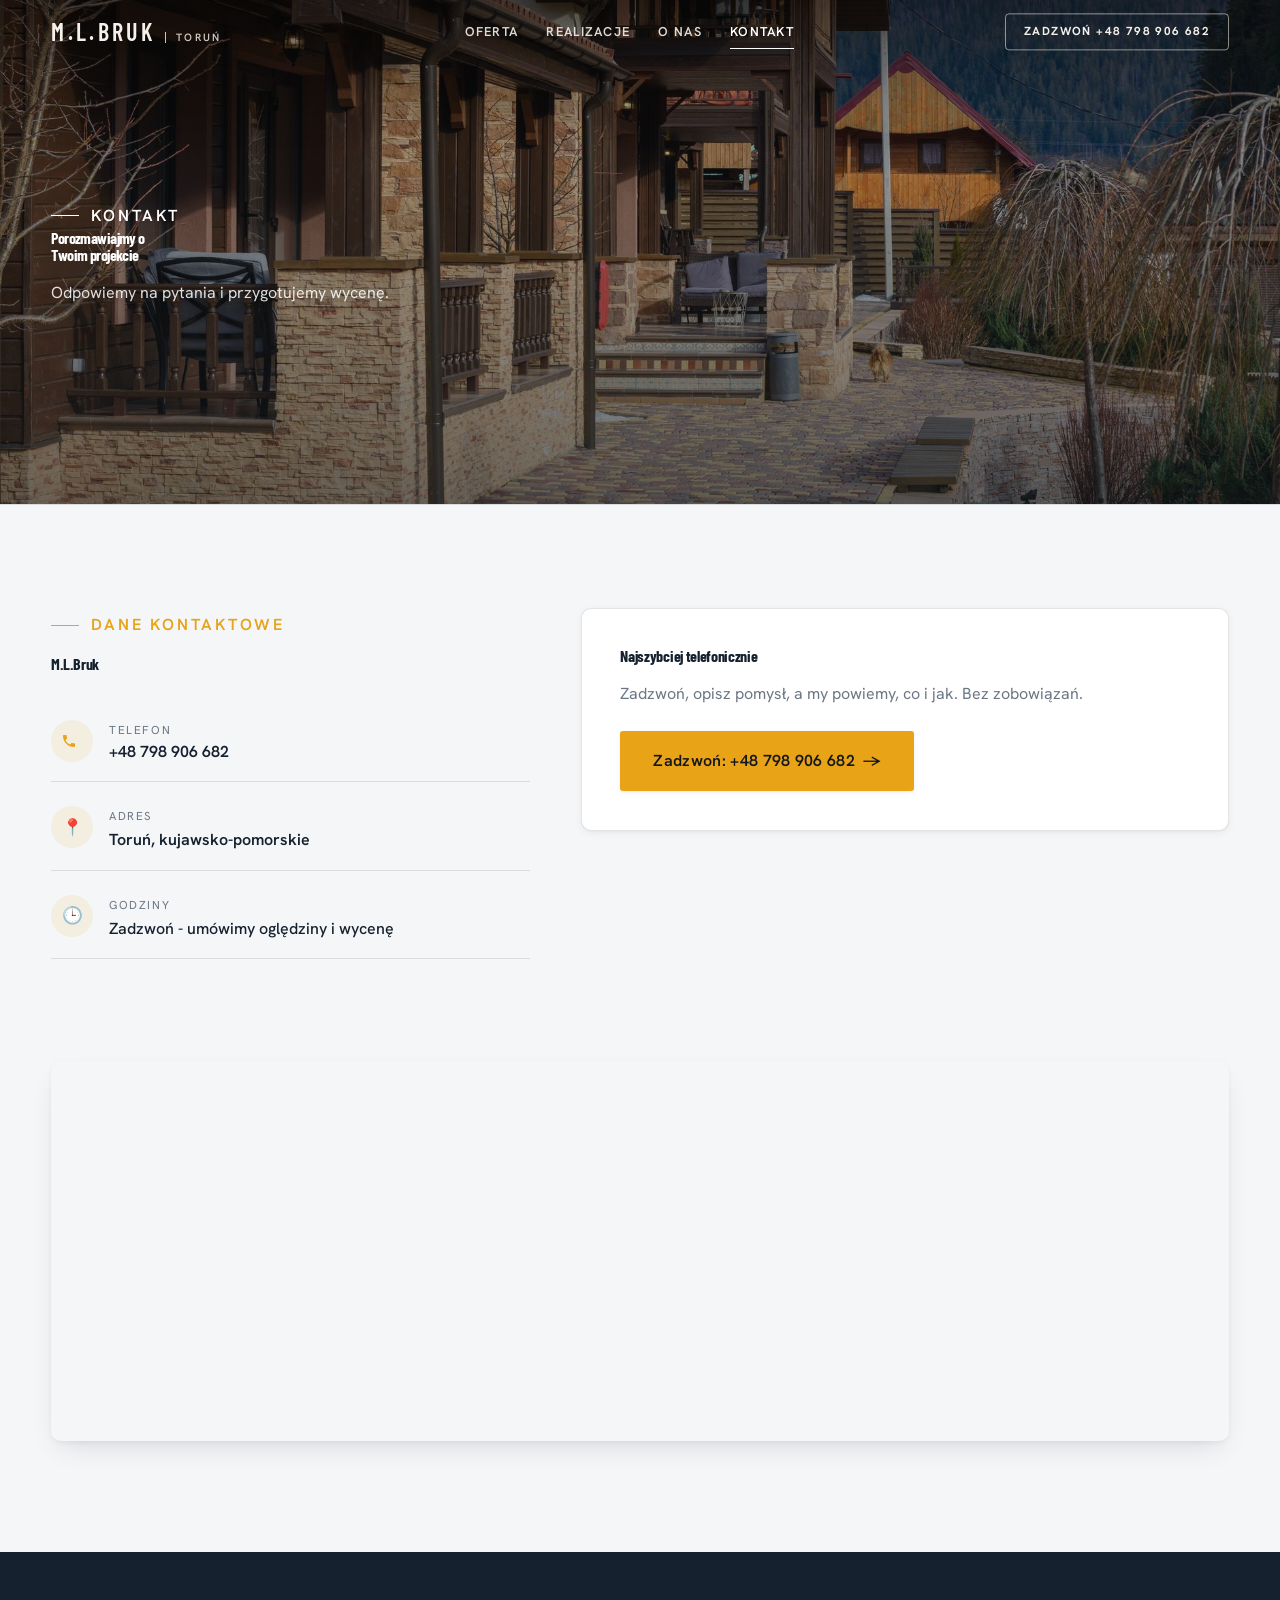
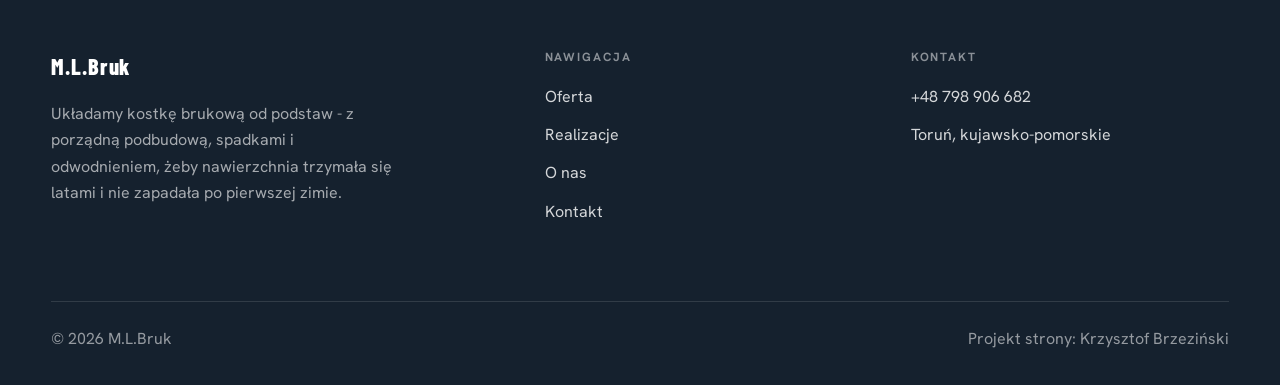
==== kontakt.html @ 259c3f05 "Strona demo: m-l-bruk-ukladanie-kostki-brukowej" ====
<!DOCTYPE html>
<html lang="pl">
<head>
<meta charset="UTF-8">
<meta name="viewport" content="width=device-width, initial-scale=1.0">
<title>Kontakt - M.L.Bruk</title>
<meta name="description" content="Kontakt M.L.Bruk - Toruń, kujawsko-pomorskie">
<link rel="preconnect" href="https://fonts.googleapis.com">
<link rel="preconnect" href="https://fonts.gstatic.com" crossorigin>
<link href="https://fonts.googleapis.com/css2?family=Barlow+Condensed:wght@500;600;700&family=Hanken+Grotesk:wght@400;500;600&display=swap" rel="stylesheet">
<link rel="stylesheet" href="assets/styles.css">
</head>
<body>

<header class="nav">
  <div class="wrap nav-inner">
    <a class="brand" href="index.html"><span class="name">M.L.Bruk</span><span class="sub">Toruń</span></a>
    <nav class="nav-links">
      <a href="oferta.html">Oferta</a>
      <a href="realizacje.html">Realizacje</a>
      <a href="o-nas.html">O nas</a>
      <a href="kontakt.html" class="active">Kontakt</a>
      <a href="tel:+48798906682" class="btn btn-accent">Zadzwoń +48 798 906 682</a>
    </nav>
    <button class="nav-toggle" aria-label="Menu"><span></span><span></span><span></span></button>
  </div>
</header>

<section class="pagehead">
  <img src="img/about.jpg" alt="M.L.Bruk - Porozmawiajmy o Twoim projekcie">
  <div class="wrap">
    <span class="eyebrow">Kontakt</span>
    <h1>Porozmawiajmy o Twoim projekcie</h1>
    <p>Odpowiemy na pytania i przygotujemy wycenę.</p>
  </div>
</section>
<section>
  <div class="wrap contact-grid">
    <div class="reveal">
      <span class="eyebrow">Dane kontaktowe</span>
      <h2 style="margin:var(--space-4) 0 var(--space-6)">M.L.Bruk</h2>
      <div class="info-list">
        <div class="info-row"><div class="ic"><svg class="ico-tel" width="16" height="16" viewBox="0 0 24 24" fill="none" aria-hidden="true"><path d="M6.6 10.8a15.5 15.5 0 0 0 6.6 6.6l2.2-2.2a1 1 0 0 1 1-.24 11.4 11.4 0 0 0 3.6.58 1 1 0 0 1 1 1V20a1 1 0 0 1-1 1A17 17 0 0 1 3 4a1 1 0 0 1 1-1h3.5a1 1 0 0 1 1 1c0 1.25.2 2.46.58 3.6a1 1 0 0 1-.25 1l-2.23 2.2Z" fill="currentColor"/></svg></div><div><div class="lbl">Telefon</div><a class="val" href="tel:+48798906682">+48 798 906 682</a></div></div>
        <div class="info-row"><div class="ic">📍</div><div><div class="lbl">Adres</div><div class="val">Toruń, kujawsko-pomorskie</div></div></div>
        <div class="info-row"><div class="ic">🕒</div><div><div class="lbl">Godziny</div><div class="val" style="font-weight:500">Zadzwoń - umówimy oględziny i wycenę</div></div></div>
      </div>
    </div>
    <div class="reveal">
      <div class="form">
        <h3 style="margin-bottom:var(--space-4)">Najszybciej telefonicznie</h3>
        <p class="muted" style="margin-bottom:var(--space-5)">Zadzwoń, opisz pomysł, a my powiemy, co i jak. Bez zobowiązań.</p>
        <a href="tel:+48798906682" class="btn btn-accent" style="justify-content:center">Zadzwoń: +48 798 906 682 <span class="arr">→</span></a>
      </div>
    </div>
  </div>
</section>
<section style="padding-top:0">
  <div class="wrap reveal">
    <iframe class="map" title="M.L.Bruk - Toruń" src="https://maps.google.com/maps?q=53.032834%2C18.622243&z=15&output=embed" loading="lazy" referrerpolicy="no-referrer-when-downgrade"></iframe>
  </div>
</section>

<footer>
  <div class="wrap">
    <div class="foot-grid">
      <div class="foot-brand">
        <div class="name">M.L.Bruk</div>
        <p>Układamy kostkę brukową od podstaw - z porządną podbudową, spadkami i odwodnieniem, żeby nawierzchnia trzymała się latami i nie zapadała po pierwszej zimie.</p>
      </div>
      <div class="foot-col">
        <h4>Nawigacja</h4>
        <a href="oferta.html">Oferta</a>
        <a href="realizacje.html">Realizacje</a>
        <a href="o-nas.html">O nas</a>
        <a href="kontakt.html">Kontakt</a>
      </div>
      <div class="foot-col">
        <h4>Kontakt</h4>
        <a href="tel:+48798906682">+48 798 906 682</a>
        <p>Toruń, kujawsko-pomorskie</p>
      </div>
    </div>
    <div class="foot-bot">
      <span>© 2026 M.L.Bruk</span>
      <span>Projekt strony: Krzysztof Brzeziński</span>
    </div>
  </div>
</footer>
<div class="sticky-call"><a class="sc-call" href="tel:+48798906682"><svg class="ico-tel" width="16" height="16" viewBox="0 0 24 24" fill="none" aria-hidden="true"><path d="M6.6 10.8a15.5 15.5 0 0 0 6.6 6.6l2.2-2.2a1 1 0 0 1 1-.24 11.4 11.4 0 0 0 3.6.58 1 1 0 0 1 1 1V20a1 1 0 0 1-1 1A17 17 0 0 1 3 4a1 1 0 0 1 1-1h3.5a1 1 0 0 1 1 1c0 1.25.2 2.46.58 3.6a1 1 0 0 1-.25 1l-2.23 2.2Z" fill="currentColor"/></svg> Zadzwoń</a><a class="sc-quote" href="kontakt.html">Bezpłatna wycena</a></div>

<script src="assets/main.js"></script>
</body>
</html>
---- assets/styles.css ----
/* ============================================================
   STOLBASZ — premium, architektoniczny B2B fit-out
   Jasna paleta, zero brązu. System wg premium-web-craft.
   Projekt strony: Krzysztof Brzeziński
   ============================================================ */

:root{
  /* PALETA — jasna, architektoniczna, chłodna */
  --paper:#F4F6F8;          /* główne tło */
  --paper-2:#E7EBEF;        /* sekcje alternatywne (chłodny jasny szary) */
  --paper-3:#E7EBEF;        /* delikatne wypełnienia */
  --ink:#15212E;            /* tekst główny — chłodny grafit */
  --ink-soft:#243443;       /* nagłówki drugorzędne */
  --muted:#6B7785;          /* tekst poboczny */
  --line:rgba(21,33,46,.12);/* hairline */
  --accent:#E8A317;         /* stonowany petrol-slate — jedyny akcent */
  --accent-d:#C9870C;
  --accent-soft:rgba(232,163,23,.10);
  --dark:#15212E;           /* sekcje ciemne (stopka/CTA) */

  /* ODSTĘPY — skala 4/8 */
  --space-1:4px; --space-2:8px; --space-3:12px; --space-4:16px; --space-5:24px;
  --space-6:32px; --space-7:48px; --space-8:64px; --space-9:96px; --space-10:128px;

  /* TYPOGRAFIA — fluid clamp() */
  --text-sm:clamp(.82rem,.8rem+.1vw,.9rem);
  --text-base:clamp(1rem,.97rem+.15vw,1.1rem);
  --text-lg:clamp(1.12rem,1.05rem+.3vw,1.3rem);
  --text-h3:clamp(1.2rem,1.1rem+.5vw,1.5rem);
  --text-h2:clamp(1.9rem,1.5rem+1.9vw,2.8rem);
  --text-h1:clamp(2.6rem,1.9rem+3.6vw,4.6rem);

  /* PROMIENIE — architektoniczne, raczej ostre */
  --r-sm:3px; --r-md:6px; --r-lg:10px;

  /* RUCH */
  --ease:cubic-bezier(.25,.46,.45,.94); --dur:.24s;

  /* CIENIE — miękkie, warstwowe */
  --sh-sm:0 1px 2px rgba(16,24,32,.04), 0 2px 8px rgba(16,24,32,.05);
  --sh-md:0 2px 6px rgba(16,24,32,.05), 0 12px 28px -8px rgba(16,24,32,.12);
  --sh-lg:0 6px 14px rgba(16,24,32,.07), 0 26px 56px -18px rgba(16,24,32,.22);

  --hairline:1px solid var(--line);

  --font-display:'Barlow Condensed','Hanken Grotesk',sans-serif;
  --font-body:'Hanken Grotesk',sans-serif;
}

*{box-sizing:border-box;margin:0;padding:0}
html{scroll-behavior:smooth}
body{
  font-family:var(--font-body);
  font-size:var(--text-base);
  line-height:1.65;
  color:var(--ink);
  background:var(--paper);
  -webkit-font-smoothing:antialiased;
  text-rendering:optimizeLegibility;
}
img{max-width:100%;display:block}
a{color:inherit;text-decoration:none}

.wrap{width:min(92%,1180px);margin-inline:auto}
section{padding-block:clamp(52px,6.5vw,96px)}

h1,h2,h3{font-family:var(--font-display);font-weight:700;line-height:1.08;letter-spacing:-.02em;color:var(--ink)}
h1{font-size:var(--text-h1);letter-spacing:-.035em}
h2{font-size:var(--text-h2);letter-spacing:-.025em}
h3{font-size:var(--text-h3)}
p{max-width:65ch}

.eyebrow{
  font-family:var(--font-body);
  font-size:var(--text-sm);
  font-weight:600;
  letter-spacing:.18em;
  text-transform:uppercase;
  color:var(--accent);
  display:inline-flex;align-items:center;gap:var(--space-3);
}
.eyebrow::before{content:"";width:28px;height:1px;background:var(--accent);display:inline-block}

.muted{color:var(--muted)}
.lead{font-size:var(--text-lg);line-height:1.55;color:var(--ink-soft);max-width:50ch}

/* ---------- BUTTONS ---------- */
.btn{
  display:inline-flex;align-items:center;gap:var(--space-2);
  font-weight:600;font-size:var(--text-sm);letter-spacing:.02em;
  padding:var(--space-4) var(--space-6);
  border-radius:var(--r-sm);
  transition:transform var(--dur) var(--ease),box-shadow var(--dur) var(--ease),background var(--dur) var(--ease);
  cursor:pointer;border:1px solid transparent;
}
.btn-accent{background:var(--accent);color:#fff;box-shadow:var(--sh-sm)}
.btn-accent:hover{background:var(--accent-d);transform:translateY(-2px);box-shadow:var(--sh-md)}
.btn-accent:active{transform:translateY(0);box-shadow:var(--sh-sm)}
.btn-ghost{background:transparent;color:var(--ink);border-color:var(--line)}
.btn-ghost:hover{border-color:var(--accent);color:var(--accent);transform:translateY(-2px)}
.btn-light{background:#fff;color:var(--ink);box-shadow:var(--sh-sm)}
.btn-light:hover{transform:translateY(-2px);box-shadow:var(--sh-md)}
.btn .arr{transition:transform var(--dur) var(--ease)}
.btn:hover .arr{transform:translateX(4px)}

/* ---------- NAV ---------- */
.nav{
  position:sticky;top:0;z-index:50;
  background:color-mix(in srgb,var(--paper) 88%,transparent);
  backdrop-filter:saturate(140%) blur(10px);
  border-bottom:var(--hairline);
}
.nav-inner{display:flex;align-items:center;justify-content:space-between;height:72px}
.brand{display:flex;flex-direction:column;line-height:1}
.brand .name{font-family:var(--font-display);font-weight:800;font-size:1.35rem;letter-spacing:.04em}
.brand .sub{font-size:.62rem;letter-spacing:.34em;text-transform:uppercase;color:var(--muted);margin-top:5px}
.nav-links{display:flex;align-items:center;gap:var(--space-6)}
.nav-links a{font-size:var(--text-sm);font-weight:500;color:var(--ink-soft);position:relative;padding-block:4px;transition:color var(--dur) var(--ease)}
.nav-links a::after{content:"";position:absolute;left:0;bottom:0;width:0;height:1.5px;background:var(--accent);transition:width var(--dur) var(--ease)}
.nav-links a:hover,.nav-links a.active{color:var(--ink)}
.nav-links a:hover::after,.nav-links a.active::after{width:100%}
.nav-links .btn{padding:var(--space-2) var(--space-5)}
/* przyciski w nav: właściwy kolor (przebij .nav-links a) + bez podkreślenia */
.nav-links a.btn-accent{color:#fff}
.nav-links a.btn-ghost,.nav-links a.btn-light{color:var(--ink)}
.nav-links a.btn::after{display:none}
.nav-toggle{display:none;background:none;border:none;cursor:pointer;flex-direction:column;gap:5px;padding:8px}
.nav-toggle span{width:24px;height:2px;background:var(--ink);transition:var(--dur)}

/* ---------- HERO (split) ---------- */
.hero{position:relative;overflow:hidden;border-bottom:var(--hairline)}
.hero-grid{display:grid;grid-template-columns:1.05fr .95fr;gap:clamp(24px,4vw,60px);align-items:center;
  padding-block:clamp(36px,4.5vw,64px)}
.hero-copy .eyebrow{margin-bottom:var(--space-5)}
.hero-copy h1{margin-bottom:var(--space-5)}
.hero-copy .lead{margin-bottom:var(--space-7)}
.hero-actions{display:flex;flex-wrap:wrap;gap:var(--space-4)}
.hero-art{position:relative;aspect-ratio:4/3;border-radius:var(--r-lg);overflow:hidden;box-shadow:var(--sh-lg)}
.hero-art img{width:100%;height:100%;object-fit:cover}
.hero-art::after{content:"";position:absolute;inset:0;background:linear-gradient(180deg,transparent 55%,rgba(18,24,28,.28))}
.hero-badge{position:absolute;left:var(--space-5);bottom:var(--space-5);z-index:2;
  background:rgba(252,252,251,.94);backdrop-filter:blur(4px);
  border-radius:var(--r-md);padding:var(--space-4) var(--space-5);box-shadow:var(--sh-md);max-width:78%}
.hero-badge strong{display:block;font-family:var(--font-display);font-size:1rem;letter-spacing:-.01em}
.hero-badge span{font-size:var(--text-sm);color:var(--muted)}

/* ---------- HERO duży / kinowy (strona główna) ---------- */
.hero-cine{position:relative;min-height:clamp(560px,82vh,840px);min-height:clamp(560px,82svh,840px);display:flex;align-items:center;overflow:hidden;border-bottom:var(--hairline)}
.hero-cine>img{position:absolute;inset:0;width:100%;height:100%;object-fit:cover;z-index:0}
.hero-cine::after{content:"";position:absolute;inset:0;z-index:1;
  background:linear-gradient(95deg,rgba(13,18,23,.86) 0%,rgba(13,18,23,.64) 32%,rgba(13,18,23,.24) 62%,rgba(13,18,23,.04) 100%)}
.hero-cine .wrap{position:relative;z-index:2;padding-block:var(--space-8)}
.hero-cine .hero-copy{max-width:660px}
.hero-cine .eyebrow{color:#fff;margin-bottom:var(--space-5)}
.hero-cine .eyebrow::before{background:#fff}
.hero-cine h1{color:#fff;margin-bottom:var(--space-5);font-size:clamp(2.9rem,2rem+4.4vw,5.2rem)}
.hero-cine .lead{color:rgba(255,255,255,.92);max-width:48ch;margin-bottom:var(--space-7)}
.hero-cine .hero-actions{display:flex;flex-wrap:wrap;gap:var(--space-4)}
@media(max-width:680px){
  .hero-cine{min-height:clamp(520px,76vh,640px);min-height:clamp(520px,76svh,640px);align-items:flex-end}
  .hero-cine::after{background:linear-gradient(0deg,rgba(13,18,23,.9) 6%,rgba(13,18,23,.45) 55%,rgba(13,18,23,.25) 100%)}
  .hero-cine .wrap{padding-bottom:var(--space-9)}
}

/* full-bleed hero variant (podstrony) */
.pagehead{position:relative;min-height:46vh;min-height:46svh;display:flex;align-items:flex-end;overflow:hidden;border-bottom:var(--hairline)}
.pagehead img{position:absolute;inset:0;width:100%;height:100%;object-fit:cover}
.pagehead::after{content:"";position:absolute;inset:0;background:linear-gradient(180deg,rgba(18,24,28,.25),rgba(18,24,28,.62))}
.pagehead .wrap{position:relative;z-index:2;padding-block:var(--space-9);color:#fff}
.pagehead h1{color:#fff;max-width:18ch}
.pagehead .eyebrow{color:#fff}
.pagehead .eyebrow::before{background:#fff}
.pagehead p{color:rgba(255,255,255,.86);margin-top:var(--space-4);max-width:54ch}

/* ---------- STRIP (pasek skrótów / liczby) ---------- */
.strip{background:var(--dark);color:#fff}
.strip .wrap{display:grid;grid-template-columns:repeat(4,1fr);gap:var(--space-6);padding-block:var(--space-8)}
.strip .item .k{font-family:var(--font-display);font-size:clamp(1.6rem,1.2rem+1.4vw,2.4rem);font-weight:800;letter-spacing:-.02em;color:#fff}
.strip .item .v{font-size:var(--text-sm);color:rgba(255,255,255,.66);margin-top:var(--space-2);line-height:1.45}
.strip .item{border-left:2px solid var(--accent);padding-left:var(--space-5)}

/* ---------- SECTION HEAD ---------- */
.head{max-width:48rem;margin-bottom:var(--space-8)}
.head.center{margin-inline:auto;text-align:center}
.head .eyebrow{margin-bottom:var(--space-4)}
.head h2{margin-bottom:var(--space-4)}
.head p{color:var(--muted);font-size:var(--text-lg);line-height:1.55}
.head.center p{margin-inline:auto}

/* ---------- INTRO SPLIT ---------- */
.split{display:grid;grid-template-columns:.92fr 1.08fr;gap:clamp(28px,5vw,80px);align-items:center}
.split.rev{grid-template-columns:1.08fr .92fr}
.split.rev .split-art{order:-1}
.split-art{position:relative;aspect-ratio:5/4;border-radius:var(--r-lg);overflow:hidden;box-shadow:var(--sh-lg)}
.split-art img{width:100%;height:100%;object-fit:cover}
.split-copy h2{margin-bottom:var(--space-5)}
.split-copy p+p{margin-top:var(--space-4)}
.split-copy .btn{margin-top:var(--space-6)}

/* ---------- SERVICES (zakres) ---------- */
.svc-grid{display:grid;grid-template-columns:repeat(auto-fit,minmax(280px,1fr));gap:var(--space-5)}
.svc{background:#fff;border:var(--hairline);border-radius:var(--r-md);padding:var(--space-7) var(--space-6);
  transition:transform var(--dur) var(--ease),box-shadow var(--dur) var(--ease),border-color var(--dur) var(--ease);
  position:relative;overflow:hidden}
.svc::before{content:"";position:absolute;left:0;top:0;width:3px;height:0;background:var(--accent);transition:height var(--dur) var(--ease)}
.svc:hover{transform:translateY(-4px);box-shadow:var(--sh-md);border-color:transparent}
.svc:hover::before{height:100%}
.svc .ic{font-family:var(--font-display);font-size:.8rem;font-weight:700;letter-spacing:.12em;color:var(--accent);margin-bottom:var(--space-4)}
.svc h3{margin-bottom:var(--space-3);font-size:1.22rem}
.svc p{color:var(--muted);font-size:var(--text-base);line-height:1.6}

/* big detailed service rows */
.svc-row{display:grid;grid-template-columns:.8fr 1.2fr;gap:clamp(20px,4vw,60px);align-items:center;padding-block:var(--space-8)}
.svc-row+.svc-row{border-top:var(--hairline)}
.svc-row.rev{grid-template-columns:1.2fr .8fr}
.svc-row.rev .svc-row-art{order:-1}
.svc-row-art{aspect-ratio:4/3;border-radius:var(--r-md);overflow:hidden;box-shadow:var(--sh-md)}
.svc-row-art img{width:100%;height:100%;object-fit:cover}
.svc-row h3{font-size:1.5rem;margin-bottom:var(--space-4)}
.svc-row .num{font-family:var(--font-display);font-size:.85rem;font-weight:700;letter-spacing:.14em;color:var(--accent);display:block;margin-bottom:var(--space-3)}
.svc-row ul{list-style:none;margin-top:var(--space-4);display:flex;flex-direction:column;gap:var(--space-2)}
.svc-row li{position:relative;padding-left:var(--space-5);color:var(--muted);font-size:var(--text-base)}
.svc-row li::before{content:"";position:absolute;left:0;top:.62em;width:8px;height:1px;background:var(--accent)}

/* ---------- GALLERY (realizacje) ---------- */
.gallery{display:grid;grid-template-columns:repeat(12,1fr);gap:var(--space-4);grid-auto-rows:200px}
/* GALERIA MASONRY — pionowe zdjęcia (portrety beauty/wellness) bez przycinania: kolumny, height auto */
.gallery-masonry{column-count:3;column-gap:var(--space-4)}
@media(max-width:900px){.gallery-masonry{column-count:2}}
@media(max-width:560px){.gallery-masonry{column-count:1}}
.gallery-masonry .m-tile{break-inside:avoid;margin:0 0 var(--space-4);padding:0;position:relative;overflow:hidden;border-radius:var(--r-md);border:1px solid var(--line)}
.gallery-masonry .m-tile img{width:100%;height:auto;display:block}
.gallery-masonry .m-tile .cap{position:absolute;left:0;right:0;bottom:0;padding:var(--space-4);color:#fff;background:linear-gradient(0deg,rgba(0,0,0,.55),transparent);font-size:var(--text-sm)}
.tile{position:relative;overflow:hidden;border-radius:var(--r-md);box-shadow:var(--sh-sm);
  transition:transform var(--dur) var(--ease),box-shadow var(--dur) var(--ease)}
.tile img{width:100%;height:100%;object-fit:cover;transition:transform .6s var(--ease)}
.tile:hover{box-shadow:var(--sh-md)}
.tile:hover img{transform:scale(1.05)}
.tile .cap{position:absolute;left:0;right:0;bottom:0;padding:var(--space-5) var(--space-4) var(--space-4);
  background:linear-gradient(transparent,rgba(18,24,28,.78));color:#fff;
  font-size:var(--text-sm);font-weight:600;letter-spacing:.01em;
  opacity:0;transform:translateY(8px);transition:var(--dur) var(--ease)}
.tile:hover .cap{opacity:1;transform:translateY(0)}
.tile .cap small{display:block;font-weight:400;opacity:.78;letter-spacing:.04em;text-transform:uppercase;font-size:.66rem;margin-top:3px}
/* bento spans */
.t-wide{grid-column:span 6}
.t-tall{grid-column:span 6;grid-row:span 2}
.t-std{grid-column:span 6}
.t-third{grid-column:span 4}
.t-two3{grid-column:span 8}

/* ---------- TRUST / WIARYGODNOŚĆ ---------- */
.trust{background:var(--paper-2)}
.trust-grid{display:grid;grid-template-columns:repeat(auto-fit,minmax(240px,1fr));gap:var(--space-5);margin-top:var(--space-7)}
.trust-card{background:#fff;border-radius:var(--r-md);padding:var(--space-7) var(--space-6);box-shadow:var(--sh-sm);border-top:3px solid var(--accent)}
.trust-card .big{font-family:var(--font-display);font-size:clamp(1.8rem,1.3rem+1.6vw,2.6rem);font-weight:800;letter-spacing:-.02em;color:var(--ink);line-height:1}
.trust-card h3{font-size:1.12rem;margin:var(--space-3) 0 var(--space-2)}
.trust-card p{color:var(--muted);font-size:var(--text-base);line-height:1.55}

/* ---------- CTA band ---------- */
.cta{background:var(--dark);color:#fff;position:relative;overflow:hidden}
.cta .wrap{display:grid;grid-template-columns:1.4fr .6fr;gap:var(--space-7);align-items:center;position:relative;z-index:2}
.cta h2{color:#fff;max-width:20ch}
.cta p{color:rgba(255,255,255,.74);margin-top:var(--space-4)}
.cta-actions{display:flex;flex-direction:column;gap:var(--space-3);align-items:flex-start}
.cta::before{content:"";position:absolute;right:-80px;top:-80px;width:360px;height:360px;border-radius:50%;
  background:radial-gradient(circle,var(--accent-soft),transparent 70%)}

/* ---------- CONTACT ---------- */
.contact-grid{display:grid;grid-template-columns:.85fr 1.15fr;gap:clamp(28px,4vw,56px);align-items:start}
.info-list{display:flex;flex-direction:column;gap:var(--space-2)}
.info-row{display:flex;gap:var(--space-4);align-items:flex-start;padding-block:var(--space-4);border-bottom:var(--hairline)}
.info-row .ic{flex:none;width:42px;height:42px;display:grid;place-items:center;border-radius:50%;
  background:var(--accent-soft);color:var(--accent);font-size:1.05rem}
.info-row .lbl{font-size:.72rem;letter-spacing:.14em;text-transform:uppercase;color:var(--muted)}
.info-row .val{font-weight:600;font-size:var(--text-base);margin-top:2px}
.info-row a.val:hover{color:var(--accent)}
.map{border:none;border-radius:var(--r-lg);box-shadow:var(--sh-md);width:100%;height:100%;min-height:380px;filter:grayscale(.2) contrast(1.02)}
.form{background:#fff;border:var(--hairline);border-radius:var(--r-lg);padding:clamp(24px,3vw,40px);box-shadow:var(--sh-sm)}
.form .fld{margin-bottom:var(--space-5)}
.form label{display:block;font-size:var(--text-sm);font-weight:600;margin-bottom:var(--space-2)}
.form input,.form textarea{width:100%;font-family:inherit;font-size:var(--text-base);color:var(--ink);
  padding:var(--space-4);border:var(--hairline);border-radius:var(--r-sm);background:var(--paper);transition:border-color var(--dur)}
.form input:focus,.form textarea:focus{outline:none;border-color:var(--accent);background:#fff}
.form textarea{resize:vertical;min-height:120px}
.form .note{font-size:var(--text-sm);color:var(--muted);margin-top:var(--space-3)}

/* ---------- FOOTER ---------- */
footer{background:var(--dark);color:#fff;padding-block:var(--space-9) var(--space-6)}
.foot-grid{display:grid;grid-template-columns:1.4fr 1fr 1fr;gap:var(--space-7);margin-bottom:var(--space-8)}
.foot-brand .name{font-family:var(--font-display);font-weight:800;font-size:1.4rem;letter-spacing:.04em}
.foot-brand p{color:rgba(255,255,255,.62);margin-top:var(--space-4);font-size:var(--text-base);max-width:38ch}
.foot-col h4{font-size:.74rem;letter-spacing:.16em;text-transform:uppercase;color:rgba(255,255,255,.5);margin-bottom:var(--space-4)}
.foot-col a,.foot-col p{display:block;color:rgba(255,255,255,.82);font-size:var(--text-base);margin-bottom:var(--space-3)}
.foot-col a:hover{color:#fff}
.foot-bot{border-top:1px solid rgba(255,255,255,.12);padding-top:var(--space-5);display:flex;justify-content:space-between;flex-wrap:wrap;gap:var(--space-3);
  font-size:var(--text-sm);color:rgba(255,255,255,.55)}
.foot-bot a:hover{color:#fff}

/* ---------- REVEAL ---------- */
.reveal{opacity:0;transform:translateY(22px);transition:opacity .6s var(--ease),transform .6s var(--ease)}
.reveal.in{opacity:1;transform:none}

/* ---------- RESPONSIVE ---------- */
@media(max-width:920px){
  .hero-grid,.split,.split.rev,.svc-row,.svc-row.rev,.cta .wrap,.contact-grid,.foot-grid{grid-template-columns:1fr}
  .split.rev .split-art,.svc-row.rev .svc-row-art{order:0}
  .hero-art{aspect-ratio:16/10;max-height:420px}
  .strip .wrap{grid-template-columns:repeat(2,1fr);gap:var(--space-7)}
  .gallery{grid-auto-rows:180px}
  .t-wide,.t-tall,.t-std,.t-third,.t-two3{grid-column:span 6}
  .t-tall{grid-row:span 1}
  .cta-actions{flex-direction:row;flex-wrap:wrap}
  .foot-grid{gap:var(--space-6)}
}
@media(max-width:680px){
  .nav-links{position:fixed;inset:72px 0 auto 0;background:var(--paper);flex-direction:column;align-items:stretch;
    gap:0;padding:var(--space-4) 6%;border-bottom:var(--hairline);box-shadow:var(--sh-md);
    transform:translateY(-120%);transition:transform var(--dur) var(--ease)}
  .nav-links.open{transform:translateY(0)}
  .nav-links a{padding-block:var(--space-4);border-bottom:var(--hairline)}
  .nav-links .btn{margin-top:var(--space-3);justify-content:center}
  .nav-toggle{display:flex}
  .strip .wrap{grid-template-columns:1fr}
  .gallery{grid-template-columns:repeat(6,1fr)}
  .foot-grid{grid-template-columns:1fr}
}
@media(prefers-reduced-motion:reduce){
  *{animation-duration:.01ms!important;transition:none!important}
  .reveal{opacity:1!important;transform:none!important}
  html{scroll-behavior:auto}
}

/* ============================================================
   PREMIUM LAYER — destylat deep-researchu branż (anty-AI, spokój).
   Zmienne STOLBASZ (--accent/--ink/--paper/--line/--dark). Ruch ledwo
   zauważalny, krzywa cubic-bezier(.16,.84,.44,1); prefers-reduced-motion
   pokryte blanketem wyżej. Karty hairline zamiast cieni = #1 sygnał „nie-AI".
   ============================================================ */

/* więcej oddechu między sekcjami (liderzy: 110-130px) */
section{padding-block:clamp(64px,8vw,128px)}

/* 1) Aksamitny reveal — dłuższa, miękka krzywa zamiast „skoku" */
.reveal{transition:opacity .9s cubic-bezier(.16,.84,.44,1),transform .9s cubic-bezier(.16,.84,.44,1);will-change:opacity,transform}
/* stagger TYLKO w galerii (tam pozycja = porządek dzieci) */
.gallery .reveal:nth-child(2){transition-delay:.07s}
.gallery .reveal:nth-child(3){transition-delay:.14s}
.gallery .reveal:nth-child(4){transition-delay:.21s}
.gallery .reveal:nth-child(5){transition-delay:.28s}
.gallery .reveal:nth-child(6){transition-delay:.35s}

/* 2) Hero STATYCZNY na .hero-cine — Ken Burns CAŁKIEM WYŁĄCZONY 26.06 (3. zgłoszenie Szymona).
   GENEZA: animowanie scale na <img> hero z teksturami (cegły/framugi) re-samplinguje obraz
   klatka po klatce → na części ekranów drobne drganie/shimmer = „heroshot się trzęsie".
   translateY usunięto wcześniej, scale-only + will-change/GPU NIE wystarczyły do GWARANCJI gładkości.
   Krzysztof zażądał pewności („make sure, że błąd się nie pojawi") > efekt. Zero animacji = 0% drgania.
   Delikatny zoom zostaje TYLKO w pełnoekranowych hero gastro/studio (hg-bg/hs-bg — tło, inny
   mechanizm, chwalone, nigdy nie zgłaszane). NIE wracać do KB na .hero-cine bez realnego testu
   na sprzęcie klienta — to ryzyko regresji „trzęsienia”. */
/* BEZPIECZNY "wow" na hero = jednorazowy FADE-IN (opacity), nie zoom.
   opacity nie dotyka bitmapy → gładkie na KAŻDYM zdjęciu/ekranie/GPU, zero ryzyka migotania.
   Geometryczny ruch (scale/translate) na .hero-cine jest ZAKAZANY (bramka pilnuje). */
@keyframes heroFade{from{opacity:0}to{opacity:1}}
.hero-cine>img{transform:none;animation:heroFade 1.1s ease-out both}

/* 3) Akcentowy hairline pod nagłówkiem sekcji, który „rysuje się" przy wejściu */
.head h2{position:relative;padding-bottom:18px}
.head h2::after{content:"";position:absolute;left:0;bottom:0;height:1px;width:0;background:var(--accent);transition:width 1s cubic-bezier(.16,.84,.44,1) .15s}
.head.center h2::after{left:50%;transform:translateX(-50%)}
.head.reveal.in h2::after,.head.center.reveal.in h2::after{width:54px}

/* 4) Karty HAIRLINE zamiast cieni/zaokrągleń (najmocniejszy anty-AI detal) */
.svc{background:transparent;border:1px solid var(--line);border-radius:var(--r-sm);box-shadow:none}
.svc:hover{box-shadow:none;border-color:var(--accent);transform:translateY(-3px)}
.trust-card{background:transparent;box-shadow:none;border:1px solid var(--line);border-top:2px solid var(--accent);border-radius:var(--r-sm)}
.tile{box-shadow:none;border-radius:var(--r-sm)}
.tile:hover{box-shadow:none}

/* 5) Sticky-nav kondensuje się po przewinięciu (sygnał dopracowania) */
.nav{transition:box-shadow .4s ease,background .4s ease}
.nav.is-stuck{box-shadow:0 1px 0 var(--line),0 14px 30px -24px rgba(0,0,0,.45)}
.nav-inner{transition:height .35s var(--ease)}
.nav.is-stuck .nav-inner{height:60px}

/* 6) MANIFESTO — pełnoekranowy cytat-bohater (zastępuje generyczne „Dlaczego my") */
.manifesto{background:var(--paper-2);text-align:center}
.manifesto .wrap{max-width:60rem}
.manifesto p{font-family:var(--font-display);font-style:italic;font-size:clamp(1.6rem,1rem+2.4vw,2.8rem);line-height:1.32;color:var(--ink-soft);margin-inline:auto;max-width:26ch;position:relative;padding-top:var(--space-8)}
.manifesto p::before{content:"";position:absolute;top:0;left:50%;transform:translateX(-50%);width:54px;height:1px;background:var(--accent)}
.manifesto p span{color:var(--accent);font-style:italic}

/* 7) GATEWAYS — 3 duże bramy-zdjęcia (zamiast paska menu usług) */
.gateways{display:grid;grid-template-columns:repeat(3,1fr);gap:var(--space-4)}
.gateway{position:relative;aspect-ratio:3/4;overflow:hidden;border-radius:var(--r-sm);display:block}
.gateway img{width:100%;height:100%;object-fit:cover;transition:transform .8s var(--ease),filter .5s var(--ease)}
.gateway::after{content:"";position:absolute;inset:0;background:linear-gradient(180deg,transparent 38%,rgba(18,24,28,.74))}
.gateway:hover img{transform:scale(1.05);filter:brightness(1.05)}
.gateway .g-ttl{position:absolute;left:0;right:0;bottom:0;z-index:2;padding:var(--space-6) var(--space-5);color:#fff;font-family:var(--font-display);font-size:1.45rem;letter-spacing:-.01em;line-height:1.15}
.gateway .g-ttl small{display:block;font-family:var(--font-body);font-size:var(--text-sm);font-weight:400;opacity:.82;letter-spacing:.03em;margin-top:5px}
@media(max-width:760px){.gateways{grid-template-columns:1fr}.gateway{aspect-ratio:16/10}}

/* 8) LOGO klienta w nagłówku (gdy podane --logo) */
.brand-logo{height:40px;width:auto;max-width:220px;object-fit:contain;display:block}
.nav.is-stuck .brand-logo{height:34px}
@media(max-width:680px){.brand-logo{height:32px}}

/* === rodzina: fachowcy === */
/* ============================================================
   RODZINA: FACHOWCY (hydraulik/elektryk/remont/brukarstwo/ogrodzenia)
   Doklejane NA WIERZCH base.css. Dziedziczy paletę/fonty skórki (trade/elektryk).
   Filozofia: telefon-bohater + zaufanie + „bezpłatna wycena". Spokój, nie krzyk.
   (count-up i podwójny iframe mapy świadomie pominięte - krytyka blueprintu.)
   ============================================================ */

/* --- PROCES - oś „jak pracujemy" (podpis rodziny, czego nie ma w meblach) --- */
.proces{background:var(--paper-2)}
.proces-line{list-style:none;display:grid;grid-template-columns:repeat(4,1fr);gap:var(--space-5);position:relative;margin:0;padding:0}
.proces-line li{position:relative;padding-top:var(--space-7)}
.proces-line li::before{content:"";position:absolute;top:14px;left:0;right:0;height:1px;background:var(--line)}
.proces-line li:last-child::before{right:50%}
.proces-line li:first-child::before{left:50%}
.proces-line li::after{content:"";position:absolute;top:9px;left:calc(50% - 6px);width:11px;height:11px;border-radius:50%;background:var(--accent);box-shadow:0 0 0 4px var(--paper-2)}
.proces-line .pno{font-family:var(--font-display);font-weight:800;font-size:1.5rem;color:var(--accent);letter-spacing:-.02em;display:block;margin-bottom:var(--space-3);text-align:center}
.proces-line h3{font-size:1.1rem;margin-bottom:var(--space-2);text-align:center}
.proces-line p{color:var(--muted);font-size:var(--text-sm);line-height:1.5;text-align:center;max-width:26ch;margin-inline:auto}
@media(max-width:820px){
  .proces-line{grid-template-columns:1fr;gap:0}
  .proces-line li{padding:var(--space-5) 0 var(--space-5) var(--space-7)}
  .proces-line li::before{left:5px;right:auto;top:0;bottom:0;width:1px;height:auto}
  .proces-line li:first-child::before,.proces-line li:last-child::before{left:5px;right:auto}
  .proces-line li::after{top:var(--space-6);left:0}
  .proces-line .pno,.proces-line h3,.proces-line p{text-align:left;margin-inline:0}
}

/* --- OBSZAR DZIAŁANIA - lokalność (chipy z REALNEGO miasta, bez drugiego iframe) --- */
.obszar .head{text-align:center;margin-inline:auto}
.obszar .head .eyebrow{justify-content:center}
.obszar-list{list-style:none;display:flex;flex-wrap:wrap;justify-content:center;gap:var(--space-3);margin:0;padding:0;max-width:60rem;margin-inline:auto}
.obszar-list li{border:1px solid var(--line);border-radius:999px;padding:var(--space-2) var(--space-5);
  font-size:var(--text-sm);font-weight:600;color:var(--ink-soft);transition:border-color .24s var(--ease),color .24s var(--ease)}
.obszar-list li:hover{border-color:var(--accent);color:var(--accent)}
.obszar-list li.is-home{background:var(--accent);border-color:var(--accent);color:#fff}

/* --- STICKY-CALL - dolny pasek mobile (najważniejszy konwerter tej rodziny) --- */
.sticky-call{display:none}
@media(max-width:820px){
  .sticky-call{display:grid;grid-template-columns:1fr 1fr;gap:1px;position:fixed;left:0;right:0;bottom:0;z-index:90;
    background:var(--line);box-shadow:0 -6px 20px -10px rgba(0,0,0,.4)}
  .sticky-call a{padding:15px 8px;text-align:center;font-weight:700;font-size:.95rem;letter-spacing:.01em}
  .sc-call{background:var(--accent);color:#fff}
  .sc-quote{background:var(--paper);color:var(--ink)}
  body{padding-bottom:56px}
}

/* --- Blok „Awaria? Dzwoń” (opcjonalny, hydraulik/elektryk) --- */
.awaria{background:var(--dark);color:#fff}
.awaria .wrap{display:flex;flex-wrap:wrap;align-items:center;justify-content:space-between;gap:var(--space-5);padding-block:var(--space-7)}
.awaria h3{color:#fff;font-size:clamp(1.3rem,1rem+1.2vw,1.8rem)}
.awaria p{color:rgba(255,255,255,.72);margin-top:var(--space-2)}
.awaria .btn-accent{white-space:nowrap}

/* === CERTYFIKATY / CZYM PRACUJEMY (gated: renderuje sie tylko gdy brief poda certy/marki/gwarancja) - mocny lever dla dekarzy === */
.auto-marki .marki-list{display:flex;flex-wrap:wrap;justify-content:center;gap:clamp(.8rem,2.5vw,1.6rem);list-style:none;margin:var(--space-7) 0 0;padding:0}
.auto-marki .marki-list li{font-family:var(--font-display);text-transform:uppercase;letter-spacing:.12em;font-weight:600;
  font-size:clamp(.82rem,1.5vw,1rem);color:var(--ink-soft);padding:.5rem 1rem;border:1px solid var(--line);border-radius:var(--r-sm)}
.marki-gwar{text-align:center;color:var(--muted);font-size:var(--text-sm);margin-top:var(--space-6)}

/* ============================================================
   FAZA 3 - OSOBNY UKŁAD FACHOWCY (research wf_e4ed63db + krytyka z policzonym WCAG). Doklejane na wierzch.
   Tożsamość: ZAUFANIE + DUŻY TELEFON + DOWÓD. Dwublok hero (zdjęcie | lity panel), bezpośrednio, solidnie.
   ============================================================ */

/* --- P0 KONTRAST: bursztyn jako TEKST na jasnym = 2.0 FAIL (policzone). Naprawy (bursztyn->ciemny tekst / ink). --- */
.btn-accent{color:#14171c}                                  /* bursztyn + ciemny tekst = 8.28 PASS */
.sticky-call .sc-call{color:#14171c}                        /* sticky bursztyn + ciemny tekst */
.obszar-list li.is-home{background:var(--ink);border-color:var(--ink);color:#fff}  /* było bursztyn+biel 2.17 -> ink+biel 16.29 */
.proces-line .pno{color:var(--ink-soft)}                    /* numery procesu: było bursztyn 2.0 -> ink-soft (czytelne); kropka osi zostaje bursztyn (grafika) */

/* --- Ikona telefonu (uzywana w hero hf-phone-num; nav styluje silnik NAV NOBU) --- */
.ico-tel{vertical-align:-2px;margin-right:.3em}

/* === HERO FACHOWCY: dwublok (zdjęcie | lity panel ink). Zdjęcie = PIERWSZE dziecko (blur-guard + mobilny stack). STATYCZNE. === */
.hero-fach{display:grid;grid-template-columns:1fr minmax(0,46%);min-height:clamp(540px,76vh,740px);min-height:clamp(540px,76svh,740px)}
.hf-photo{width:100%;height:100%;object-fit:cover;display:block;background:var(--paper-2)}  /* img = PIERWSZE dziecko sekcji (blur-guard); EAGER, bez animacji (zero janku) */
.hf-panel{order:-1;background:var(--ink);color:#fff;display:flex;flex-direction:column;justify-content:center;
  padding:clamp(2.2rem,5vw,4.5rem) clamp(1.6rem,4vw,3.6rem)}
.hf-kicker{font-family:var(--font-display);font-weight:700;text-transform:uppercase;letter-spacing:.14em;
  font-size:clamp(.74rem,1.4vw,.9rem);color:var(--accent)}
.hf-title{color:#fff;font-family:var(--font-display);font-weight:800;line-height:1.05;letter-spacing:-.01em;
  font-size:clamp(1.9rem,1.4rem+2vw,3rem);margin:var(--space-3) 0 var(--space-5)}
.hf-phone{display:inline-flex;flex-direction:column;gap:.15rem;margin-bottom:var(--space-5);width:fit-content}
.hf-phone-lab{font-size:.74rem;text-transform:uppercase;letter-spacing:.14em;color:rgba(255,255,255,.66)}
.hf-phone-num{font-family:var(--font-display);font-weight:800;color:#fff;font-variant-numeric:tabular-nums;white-space:nowrap;
  font-size:clamp(2rem,1.4rem+2.2vw,2.9rem);line-height:1;display:inline-flex;align-items:center}
.hf-phone-num .ico-tel{width:.7em;height:.7em;color:var(--accent);margin-right:.35em}   /* ikona bursztyn, cyfry białe */
.hf-phone:hover .hf-phone-num{color:var(--accent)}
.hf-actions{display:flex;flex-wrap:wrap;gap:var(--space-3)}
.hf-ghost{color:#fff;border-color:rgba(255,255,255,.45)}
.hf-trust{margin-top:var(--space-5);padding-top:var(--space-4);border-top:1px solid rgba(255,255,255,.16);
  color:rgba(255,255,255,.82);font-weight:600;font-size:var(--text-sm);letter-spacing:.01em}
@media(max-width:820px){
  .hero-fach{grid-template-columns:1fr;min-height:0}
  .hf-photo{aspect-ratio:16/10}
  .hf-panel{order:0;padding-block:clamp(2rem,7vw,3rem)}     /* DOM-order: zdjęcie na górze, panel pod */
}

/* === PROMISE BAR: zawsze-obecna sygnatura usługowa (anty recon-collapse) === */
.fach-promise{background:var(--paper-2);border-bottom:var(--hairline);padding-block:0}
.fach-promise .wrap{padding-block:var(--space-4)}
.fp-row{list-style:none;margin:0;padding:0;display:flex;flex-wrap:wrap;justify-content:center;align-items:center;gap:clamp(.6rem,2.4vw,2rem)}
.fp-row li{font-family:var(--font-display);font-weight:700;text-transform:uppercase;letter-spacing:.08em;
  font-size:clamp(.72rem,1.3vw,.85rem);color:var(--ink-soft);display:flex;align-items:center}
.fp-row li:not(:last-child)::after{content:"";width:6px;height:6px;border-radius:50%;background:var(--accent);margin-left:clamp(.6rem,2.4vw,2rem)}

/* === TRUST BAR (gated): jasne pasmo, cyfry INK (NIE bursztyn=2.0 FAIL), bursztyn jako kreska pod liczbą === */
.trust-bar{background:var(--paper);border-bottom:var(--hairline)}
.trust-bar .wrap{display:flex;flex-wrap:wrap;align-items:center;justify-content:center;gap:clamp(1rem,3vw,2.6rem);padding-block:var(--space-7)}
.tb-stats{display:flex;flex-wrap:wrap;gap:clamp(1rem,3vw,2.6rem)}
.tb-stat{display:flex;flex-direction:column;align-items:center;text-align:center;padding-bottom:var(--space-2);border-bottom:3px solid var(--accent)}
.tb-num{font-family:var(--font-display);font-weight:800;font-size:clamp(2rem,3vw,2.8rem);line-height:1;color:var(--ink);font-variant-numeric:tabular-nums}
.tb-lab{font-size:.74rem;text-transform:uppercase;letter-spacing:.08em;color:var(--muted);margin-top:.3rem}
.tb-google{font-weight:700;color:var(--ink);font-size:var(--text-base);background:var(--paper-2);border:var(--hairline);border-radius:999px;padding:.5rem 1.1rem;font-variant-numeric:tabular-nums}
.tb-seal{font-family:var(--font-display);font-weight:700;text-transform:uppercase;letter-spacing:.06em;font-size:.85rem;
  color:var(--ink);border:1px solid var(--accent);border-radius:var(--r-sm);padding:.5rem 1rem}

/* === LISTA USŁUG (zamiast bram-nastrojowych): konkret "co + zakres + wycena" === */
.fach-uslugi .fu-list{list-style:none;margin:var(--space-8) 0 0;padding:0;display:flex;flex-direction:column}
.fu-row{display:grid;grid-template-columns:minmax(11rem,1fr) 2fr auto;gap:clamp(1rem,3vw,2.5rem);align-items:center;
  padding-block:var(--space-5);border-top:1px solid var(--line)}
.fu-row:last-child{border-bottom:1px solid var(--line)}
.fu-name{font-family:var(--font-display);font-weight:700;font-size:1.15rem;color:var(--ink)}
.fu-desc{color:var(--muted);font-size:var(--text-sm);line-height:1.55}
.fu-cta{font-weight:700;font-size:var(--text-sm);color:var(--accent-d);white-space:nowrap}
.fu-cta:hover{color:var(--ink)}
@media(max-width:760px){.fu-row{grid-template-columns:1fr;gap:var(--space-2)}.fu-cta{justify-self:start}}

/* === OPINIE (gated): realne cytaty z reconu === */
.opinie-grid{display:grid;grid-template-columns:repeat(auto-fit,minmax(16rem,1fr));gap:var(--space-6);margin-top:var(--space-8)}
.op-card{margin:0;background:var(--paper);border:1px solid var(--line);border-radius:var(--r-md);padding:var(--space-6);display:flex;flex-direction:column;gap:var(--space-3)}
.op-star{color:var(--accent-d);letter-spacing:.1em;font-size:.95rem}
.op-card blockquote{margin:0;color:var(--ink-soft);font-size:var(--text-base);line-height:1.6}
.op-autor{font-family:var(--font-display);font-weight:700;color:var(--ink);font-size:.95rem}

/* === SUWAK PRZED/PO (kopia z auto.css - CSS nie dziedziczy się między rodzinami; krytyka 5b) === */
.auto-ba .ba-slider{position:relative;--ba-pos:50%;max-width:62rem;margin:var(--space-8) auto 0;aspect-ratio:16/9;
  overflow:hidden;border-radius:var(--r-sm);border:1px solid var(--line);touch-action:none;user-select:none;cursor:ew-resize}
.ba-slider img{position:absolute;inset:0;width:100%;height:100%;object-fit:cover;display:block}
.ba-before-wrap{position:absolute;inset:0;clip-path:inset(0 calc(100% - var(--ba-pos)) 0 0)}
.ba-lab{position:absolute;top:var(--space-4);z-index:3;font-family:var(--font-display);text-transform:uppercase;
  letter-spacing:.1em;font-size:.7rem;color:#fff;background:rgba(10,12,15,.6);padding:.3rem .6rem;border-radius:2px}
.ba-lab-l{left:var(--space-4)}
.ba-lab-r{right:var(--space-4)}
.ba-handle{position:absolute;top:0;bottom:0;left:var(--ba-pos);width:2px;background:var(--accent);transform:translateX(-1px);z-index:4;pointer-events:none}
.ba-handle span{position:absolute;top:50%;left:50%;transform:translate(-50%,-50%);width:38px;height:38px;border-radius:50%;
  background:var(--accent);box-shadow:0 2px 12px rgba(0,0,0,.4);display:flex;align-items:center;justify-content:center}
.ba-handle span::before,.ba-handle span::after{content:"";position:absolute;width:0;height:0;border-block:5px solid transparent}
.ba-handle span::before{left:9px;border-right:6px solid #14171c}
.ba-handle span::after{right:9px;border-left:6px solid #14171c}
.ba-podpis{text-align:center;color:var(--muted);font-size:var(--text-sm);margin-top:var(--space-5)}

/* === NAV NOBU (silnik): fachowcy === */
.nav{position:fixed;left:0;right:0;backdrop-filter:none;border-bottom:1px solid transparent;z-index:100;transition:transform .35s var(--ease),background .35s ease,box-shadow .35s ease}
.nav.nav-hidden{transform:translateY(-100%)}
.nav.is-stuck{background:transparent;box-shadow:none;border-bottom-color:transparent}
.nav.is-stuck .nav-inner{height:64px}
.nav .brand{flex-direction:row;align-items:baseline;gap:.6rem;line-height:1}
.nav .brand .name{font-family:var(--font-display);font-weight:600;font-size:1.5rem;text-transform:uppercase;letter-spacing:.14em}
.nav .brand .sub{margin-top:0;padding-left:.65rem;border-left:1px solid currentColor;font-size:.66rem;font-weight:600;letter-spacing:.22em;text-transform:uppercase}
.nav .nav-links a{font-size:.8rem;font-weight:600;text-transform:uppercase;letter-spacing:.1em;padding-block:6px}
.nav .nav-links a::after{height:1px}
.nav .nav-links a.btn-accent{font-size:.73rem;font-weight:700;text-transform:uppercase;letter-spacing:.12em;padding:.5rem 1.1rem;border-radius:4px;box-shadow:none}
.nav .nav-links a.btn-accent:hover{transform:none;box-shadow:none}
.nav .nav-links a.btn-accent{background:var(--accent);border:1px solid var(--accent);color:#14171c}
.nav .nav-links a.btn-accent:hover{background:var(--accent);border-color:var(--accent);color:#14171c;filter:brightness(1.07)}
.nav{background:transparent}
.nav::after{content:"";position:absolute;left:0;right:0;top:0;height:150px;z-index:-1;pointer-events:none;transition:opacity .35s ease;background:linear-gradient(180deg,rgba(8,6,4,.55) 0%,rgba(8,6,4,0) 100%)}
.nav.nav-solid::after{opacity:0}
.nav .brand .name{color:#f5f1ea}
.nav .brand .sub{color:rgba(245,241,234,.82)}
.nav .nav-links a:not(.btn-accent){color:rgba(245,241,234,.9)}
.nav .nav-links a:not(.btn-accent):hover,.nav .nav-links a.active:not(.btn-accent){color:#fff}
.nav .nav-links a:not(.btn-accent)::after{background:#fff}
.nav .nav-toggle span{background:#f5f1ea}
.nav.nav-solid{background:color-mix(in srgb,var(--paper) 94%,transparent);backdrop-filter:saturate(140%) blur(10px);border-bottom:var(--hairline)}
.nav.nav-solid .brand .name{color:var(--ink)}
.nav.nav-solid .brand .sub{color:var(--accent-d)}
.nav.nav-solid .nav-links a:not(.btn-accent){color:var(--ink-soft)}
.nav.nav-solid .nav-links a:not(.btn-accent):hover,.nav.nav-solid .nav-links a.active:not(.btn-accent){color:var(--ink)}
.nav.nav-solid .nav-links a:not(.btn-accent)::after{background:var(--accent-d)}
.nav.nav-solid .nav-toggle span{background:var(--ink)}
.nav.nav-solid.nav-hidden{background:transparent;box-shadow:none;border-bottom-color:transparent}
@media(min-width:681px){
.nav .nav-inner{position:relative;height:64px}
.nav .nav-links{flex:1;justify-content:center;gap:clamp(1rem,2.2vw,1.9rem);padding-right:12rem}
.nav .nav-links a.btn-accent{position:absolute;right:0;top:50%;transform:translateY(-50%);margin:0}
.nav:not(.nav-solid) .nav-links a.btn-accent{background:transparent;border-color:rgba(245,241,234,.55);color:#f5f1ea}
.nav:not(.nav-solid) .nav-links a.btn-accent:hover{background:var(--accent);border-color:var(--accent);color:#14171c;transform:translateY(-50%)}
}
@media(max-width:680px){
.nav .nav-links:not(.open){transform:translateY(-160%);visibility:hidden}
.nav .nav-links.open{visibility:visible}
.nav .brand .name{font-size:1.12rem;letter-spacing:.1em}
.nav .brand .sub{display:none}
.nav .brand{min-width:0;overflow:hidden}
.nav .nav-links{background:var(--paper)}
.nav .nav-links a:not(.btn-accent){color:var(--ink-soft)}
.nav .nav-links a:not(.btn-accent):hover,.nav .nav-links a.active:not(.btn-accent){color:var(--ink)}
}

/* === focal-point zdjęć (smartcrop) — cover nie utnie twarzy/obiektu === */
img[src$="/about.jpg"]{object-position:33% 50%}
[style*="about.jpg"]{background-position:33% 50%}
img[src$="/g1.jpg"]{object-position:38% 50%}
[style*="g1.jpg"]{background-position:38% 50%}
img[src$="/g2.jpg"]{object-position:62% 50%}
[style*="g2.jpg"]{background-position:62% 50%}
img[src$="/g3.jpg"]{object-position:38% 50%}
[style*="g3.jpg"]{background-position:38% 50%}
img[src$="/g4.jpg"]{object-position:33% 50%}
[style*="g4.jpg"]{background-position:33% 50%}
img[src$="/g6.jpg"]{object-position:38% 50%}
[style*="g6.jpg"]{background-position:38% 50%}
img[src$="/g7.jpg"]{object-position:67% 50%}
[style*="g7.jpg"]{background-position:67% 50%}
img[src$="/g8.jpg"]{object-position:38% 50%}
[style*="g8.jpg"]{background-position:38% 50%}
img[src$="/g9.jpg"]{object-position:62% 50%}
[style*="g9.jpg"]{background-position:62% 50%}
img[src$="/g12.jpg"]{object-position:35% 52%}
[style*="g12.jpg"]{background-position:35% 52%}
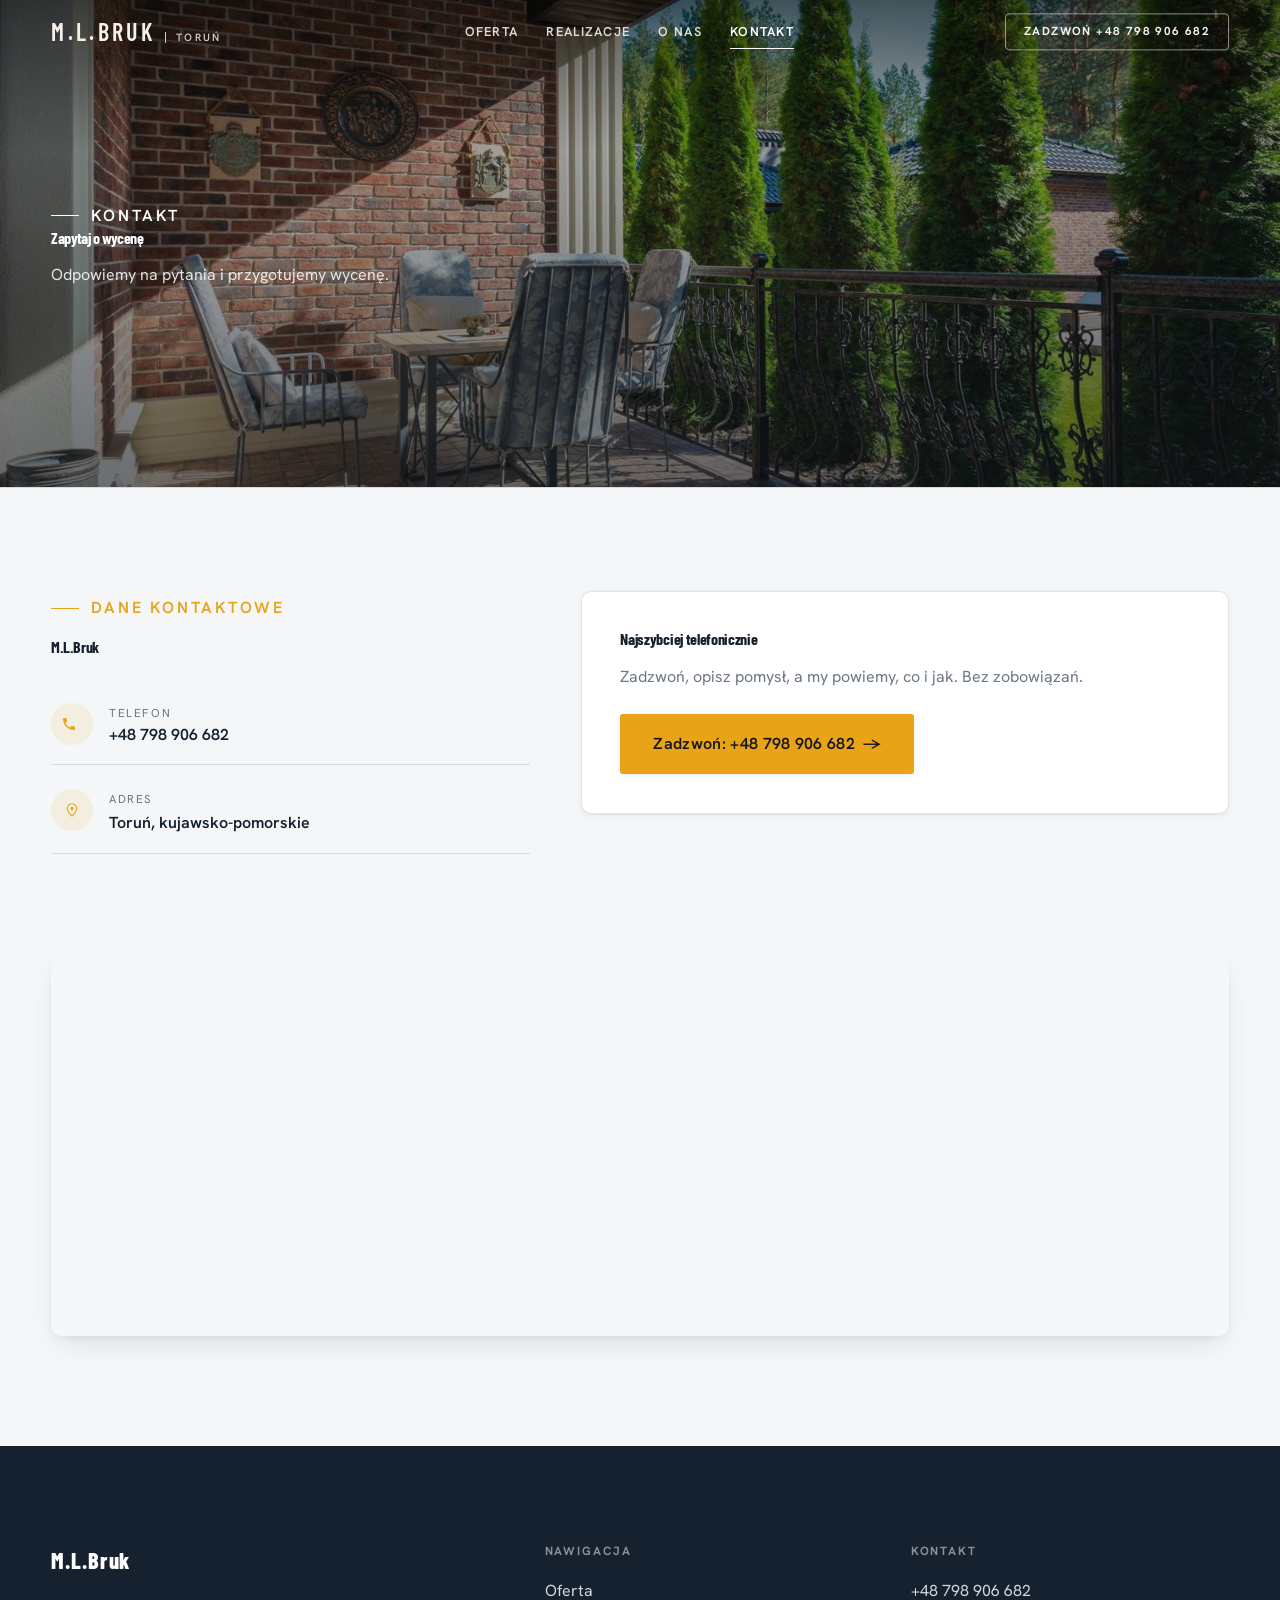
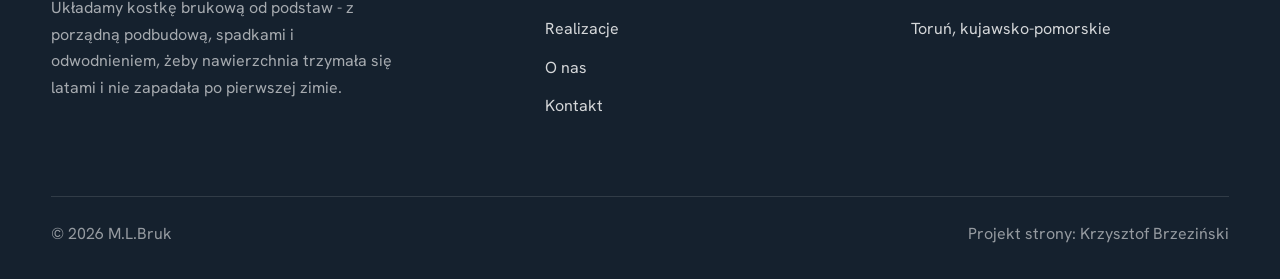
==== commit 4c1a13b3: "Podniesienie jakości treści i zdjęć demo (audyt 02.07)" ====
--- a/kontakt.html
+++ b/kontakt.html
@@ -27,10 +27,10 @@
 </header>
 
 <section class="pagehead">
-  <img src="img/about.jpg" alt="M.L.Bruk - Porozmawiajmy o Twoim projekcie">
+  <img src="img/g4.jpg" alt="M.L.Bruk - Zapytaj o wycenę">
   <div class="wrap">
     <span class="eyebrow">Kontakt</span>
-    <h1>Porozmawiajmy o Twoim projekcie</h1>
+    <h1>Zapytaj o wycenę</h1>
     <p>Odpowiemy na pytania i przygotujemy wycenę.</p>
   </div>
 </section>
@@ -41,8 +41,7 @@
       <h2 style="margin:var(--space-4) 0 var(--space-6)">M.L.Bruk</h2>
       <div class="info-list">
         <div class="info-row"><div class="ic"><svg class="ico-tel" width="16" height="16" viewBox="0 0 24 24" fill="none" aria-hidden="true"><path d="M6.6 10.8a15.5 15.5 0 0 0 6.6 6.6l2.2-2.2a1 1 0 0 1 1-.24 11.4 11.4 0 0 0 3.6.58 1 1 0 0 1 1 1V20a1 1 0 0 1-1 1A17 17 0 0 1 3 4a1 1 0 0 1 1-1h3.5a1 1 0 0 1 1 1c0 1.25.2 2.46.58 3.6a1 1 0 0 1-.25 1l-2.23 2.2Z" fill="currentColor"/></svg></div><div><div class="lbl">Telefon</div><a class="val" href="tel:+48798906682">+48 798 906 682</a></div></div>
-        <div class="info-row"><div class="ic">📍</div><div><div class="lbl">Adres</div><div class="val">Toruń, kujawsko-pomorskie</div></div></div>
-        <div class="info-row"><div class="ic">🕒</div><div><div class="lbl">Godziny</div><div class="val" style="font-weight:500">Zadzwoń - umówimy oględziny i wycenę</div></div></div>
+        <div class="info-row"><div class="ic"><svg class="ico-pin" width="16" height="16" viewBox="0 0 24 24" fill="none" aria-hidden="true"><path d="M12 21s7-6.1 7-11.5A7 7 0 0 0 5 9.5C5 14.9 12 21 12 21Z" stroke="currentColor" stroke-width="1.6" fill="none"/><circle cx="12" cy="9.5" r="2.4" fill="currentColor"/></svg></div><div><div class="lbl">Adres</div><div class="val">Toruń, kujawsko-pomorskie</div></div></div>
       </div>
     </div>
     <div class="reveal">
--- a/assets/styles.css
+++ b/assets/styles.css
@@ -609,6 +609,8 @@
 }
 
 /* === focal-point zdjęć (smartcrop) — cover nie utnie twarzy/obiektu === */
+img[src$="/hero.jpg"]{object-position:64% 50%}
+[style*="hero.jpg"]{background-position:64% 50%}
 img[src$="/about.jpg"]{object-position:33% 50%}
 [style*="about.jpg"]{background-position:33% 50%}
 img[src$="/g1.jpg"]{object-position:38% 50%}
@@ -627,5 +629,7 @@
 [style*="g8.jpg"]{background-position:38% 50%}
 img[src$="/g9.jpg"]{object-position:62% 50%}
 [style*="g9.jpg"]{background-position:62% 50%}
+img[src$="/g11.jpg"]{object-position:38% 50%}
+[style*="g11.jpg"]{background-position:38% 50%}
 img[src$="/g12.jpg"]{object-position:35% 52%}
 [style*="g12.jpg"]{background-position:35% 52%}
